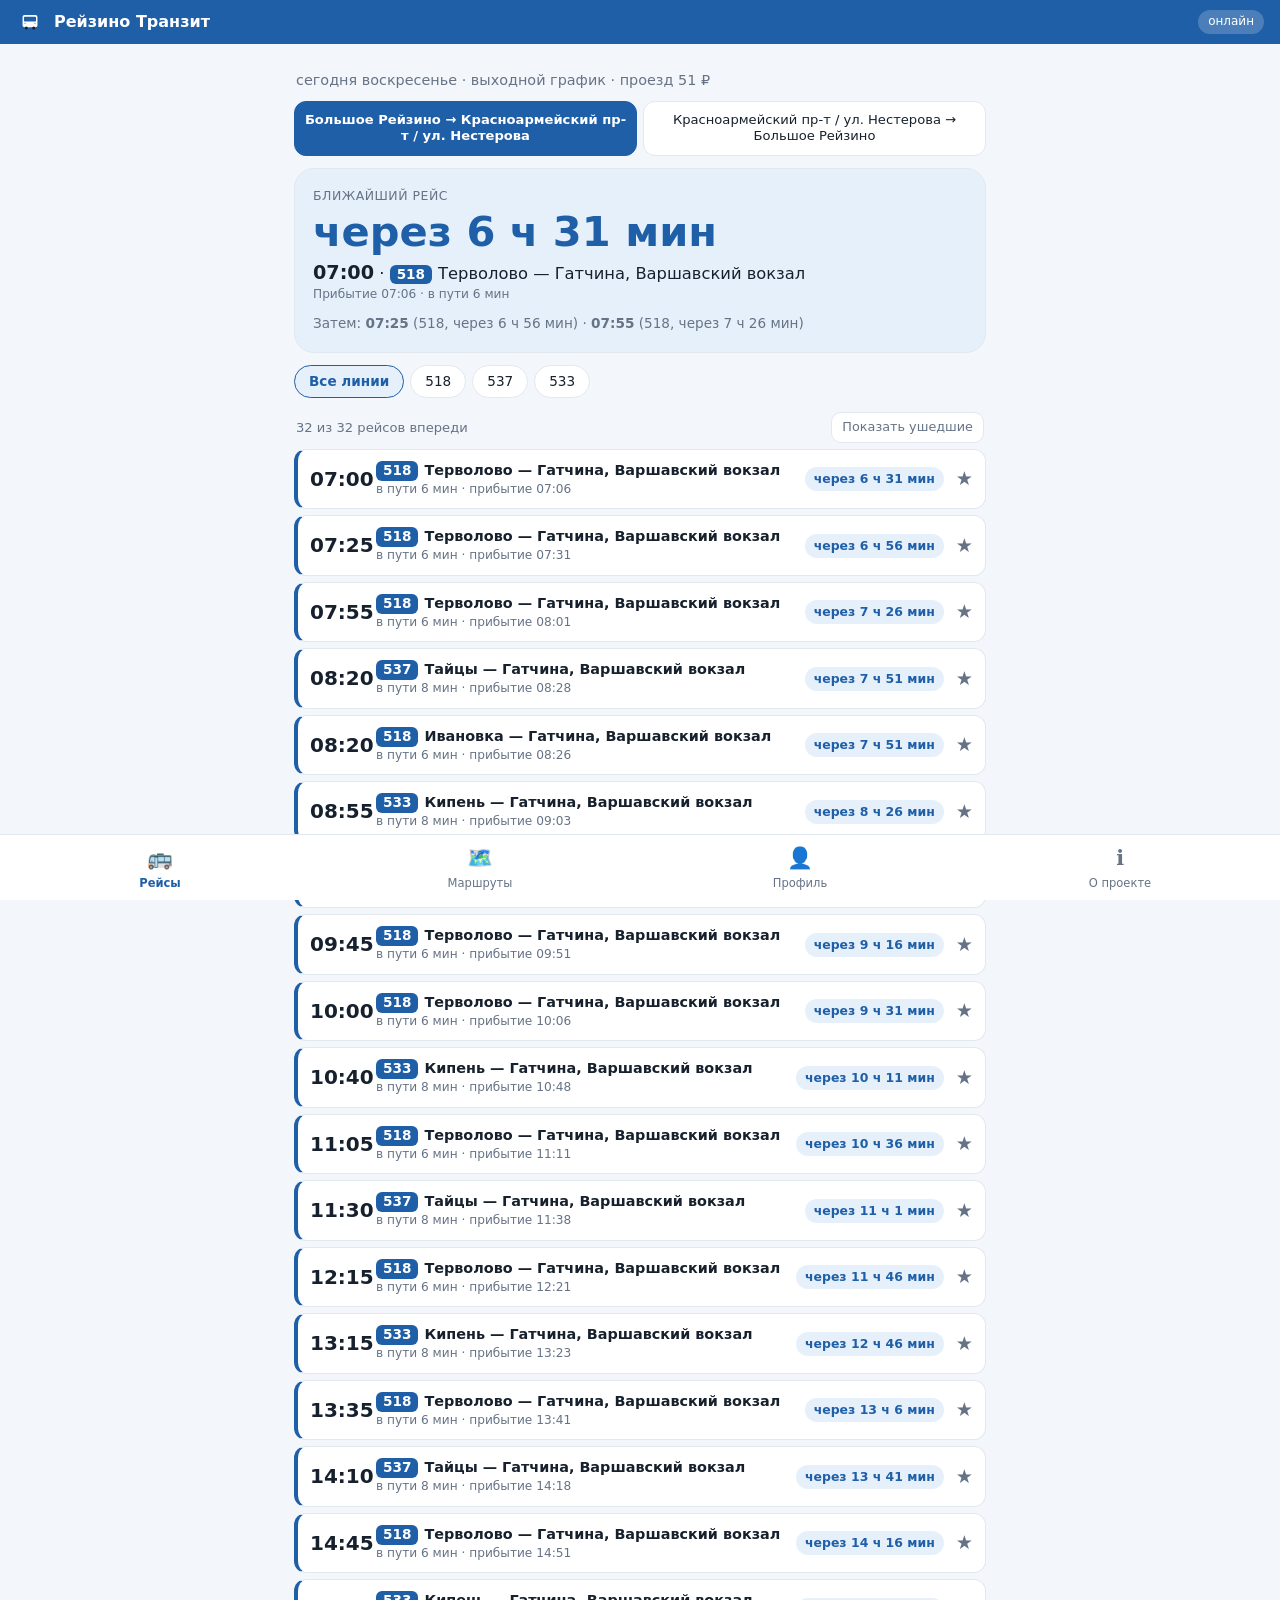
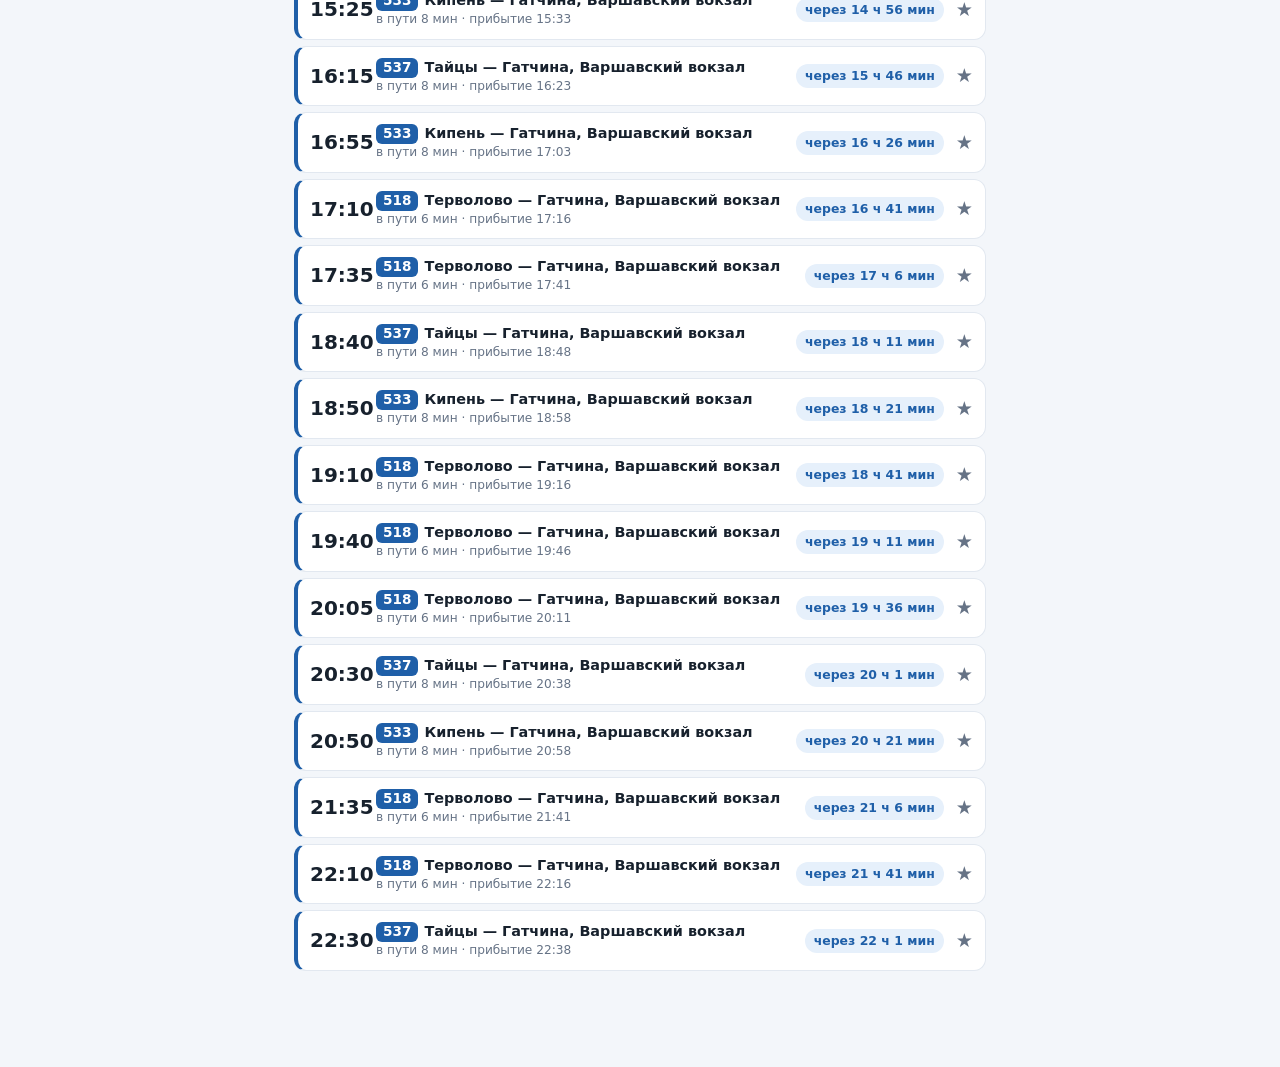
==== index.html @ 80e331cf "Add files via upload" ====
<!doctype html>
<html lang="ru">
<head>
<meta charset="utf-8">
<meta name="viewport" content="width=device-width,initial-scale=1,viewport-fit=cover">
<title>Рейзино Транзит — расписание автобусов</title>
<meta name="description" content="Офлайн-расписание автобусов: Большое Рейзино ↔ Гатчина. Сколько ждать ближайший рейс — сразу на экране.">
<meta name="theme-color" content="#1f5fa8">
<link rel="manifest" href="manifest.webmanifest">
<link rel="icon" href="icons/icon.svg" type="image/svg+xml">
<link rel="apple-touch-icon" href="icons/icon-192.png">
<meta name="apple-mobile-web-app-capable" content="yes">
<meta name="apple-mobile-web-app-title" content="Рейзино Транзит">
<link rel="stylesheet" href="css/base.css">
<link rel="stylesheet" href="css/components.css">
</head>
<body>
<header class="top">
  <div class="brand"><img src="icons/icon.svg" alt="" width="28" height="28"><b>Рейзино Транзит</b></div>
  <span id="net" class="pill"></span>
</header>
<main id="view" aria-live="polite"></main>
<nav class="tabbar" aria-label="Разделы">
  <button data-tab="sched" class="on"><i>🚌</i>Рейсы</button>
  <button data-tab="routes"><i>🗺️</i>Маршруты</button>
  <button data-tab="profile"><i>👤</i>Профиль</button>
  <button data-tab="about"><i>ℹ️</i>О проекте</button>
</nav>
<div id="toast" role="status"></div>
<input type="file" id="file" accept="application/json" hidden>
<script type="module" src="js/app.js"></script>
</body>
</html>
---- css/base.css ----
:root{--bg:#f3f6fa;--card:#fff;--tx:#17212d;--mu:#667386;--ln:#e2e8f0;--ac:#1f5fa8;--ac2:#e6f0fb;
--soon:#b36b00;--soon2:#fff1d9;--now:#c0262d;--now2:#fde7e8;--sh:0 2px 10px rgba(20,40,70,.07)}
:root[data-theme=dark]{--bg:#0f1722;--card:#18222f;--tx:#e8edf3;--mu:#92a0b2;--ln:#263344;--ac:#6aa8e0;--ac2:#1b2b3f;
--soon:#e5b25d;--soon2:#32291a;--now:#f28b8f;--now2:#3b2023;--sh:none}
@media(prefers-color-scheme:dark){:root[data-theme=auto]{--bg:#0f1722;--card:#18222f;--tx:#e8edf3;--mu:#92a0b2;--ln:#263344;--ac:#6aa8e0;--ac2:#1b2b3f;
--soon:#e5b25d;--soon2:#32291a;--now:#f28b8f;--now2:#3b2023;--sh:none}}
*{box-sizing:border-box;-webkit-tap-highlight-color:transparent}
html{color-scheme:light dark}
body{margin:0;background:var(--bg);color:var(--tx);font:16px/1.45 system-ui,-apple-system,"Segoe UI",Roboto,Arial,sans-serif;
padding:calc(56px + env(safe-area-inset-top)) 0 calc(78px + env(safe-area-inset-bottom))}
main{max-width:720px;margin:0 auto;padding:12px 14px}
h2{font-size:1.1rem;margin:18px 0 8px}
a{color:var(--ac)}
button{font:inherit;color:inherit;cursor:pointer}
.top{position:fixed;inset:0 0 auto 0;z-index:5;display:flex;justify-content:space-between;align-items:center;
padding:calc(8px + env(safe-area-inset-top)) 16px 8px;background:var(--ac);color:#fff}
:root[data-theme=dark] .top{background:var(--card);color:var(--tx);border-bottom:1px solid var(--ln)}
.brand{display:flex;gap:10px;align-items:center}.brand img{border-radius:8px}
.tabbar{position:fixed;inset:auto 0 0 0;z-index:5;display:flex;background:var(--card);border-top:1px solid var(--ln);
padding-bottom:env(safe-area-inset-bottom)}
.tabbar button{flex:1;border:0;background:none;padding:8px 2px;font-size:.72rem;color:var(--mu);display:flex;flex-direction:column;align-items:center;gap:2px}
.tabbar i{font-style:normal;font-size:1.3rem}.tabbar .on{color:var(--ac);font-weight:700}
#toast{position:fixed;left:50%;bottom:calc(90px + env(safe-area-inset-bottom));transform:translate(-50%,20px);opacity:0;
background:#17212d;color:#fff;padding:10px 16px;border-radius:12px;transition:.25s;pointer-events:none;z-index:9;max-width:90vw}
#toast.show{opacity:1;transform:translate(-50%,0)}
@media(prefers-reduced-motion:reduce){*{transition:none!important}}
---- css/components.css ----
.pill{font-size:.75rem;padding:3px 10px;border-radius:99px;background:rgba(255,255,255,.2)}
.pill.off{background:var(--soon2);color:var(--soon)}
.card{background:var(--card);border:1px solid var(--ln);border-radius:16px;padding:14px;box-shadow:var(--sh);margin-bottom:12px}
.greet{color:var(--mu);font-size:.9rem;margin:2px 2px 10px}
.seg{display:flex;gap:6px;margin-bottom:12px}
.seg button{flex:1;padding:10px 8px;border-radius:12px;border:1px solid var(--ln);background:var(--card);font-size:.82rem;line-height:1.25}
.seg .on{background:var(--ac);border-color:var(--ac);color:#fff;font-weight:700}
:root[data-theme=dark] .seg .on,:root[data-theme=dark] .btn.pri,:root[data-theme=dark] .num{color:#0f1722}
.hero{border-radius:20px;padding:18px;background:var(--ac2);border:1px solid var(--ln);margin-bottom:12px}
.hero.soon{background:var(--soon2)}.hero.now{background:var(--now2)}.hero.none{background:var(--card)}
.eyebrow{font-size:.78rem;color:var(--mu);text-transform:uppercase;letter-spacing:.04em}
.big{font-size:2.6rem;font-weight:800;line-height:1.1;margin:4px 0;color:var(--ac)}
.hero.soon .big{color:var(--soon)}.hero.now .big{color:var(--now)}
.hl{font-size:1.02rem}.hl b{font-size:1.2rem}
.next{margin-top:10px;font-size:.85rem;color:var(--mu)}
.chips{display:flex;gap:6px;overflow-x:auto;padding-bottom:8px;scrollbar-width:none}
.chip{flex:none;padding:6px 14px;border-radius:99px;border:1px solid var(--ln);background:var(--card);font-size:.85rem}
.chip.on{background:var(--ac2);border-color:var(--ac);color:var(--ac);font-weight:700}
.bar{display:flex;justify-content:space-between;align-items:center;color:var(--mu);font-size:.82rem;margin:6px 2px}
.btn{border:1px solid var(--ln);background:var(--card);padding:9px 14px;border-radius:10px}
.btn.pri{background:var(--ac);border-color:var(--ac);color:#fff;font-weight:700}
.btn.bad{color:var(--now)}.btn.sm{padding:5px 10px;font-size:.8rem}
.btns{display:flex;gap:8px;flex-wrap:wrap;margin-top:8px}
.row{display:grid;grid-template-columns:58px 1fr auto auto;gap:8px;align-items:center;background:var(--card);
border:1px solid var(--ln);border-left:4px solid var(--ac);border-radius:12px;padding:10px 8px 10px 12px;margin-bottom:6px}
.row .time{font-size:1.25rem;font-weight:800;font-variant-numeric:tabular-nums}
.num{display:inline-block;background:var(--ac);color:#fff;border-radius:6px;padding:0 7px;margin-right:6px;font-weight:700;font-size:.85rem}
.rt{font-weight:600;font-size:.9rem}.sub{font-size:.76rem;color:var(--mu)}
.bd{font-size:.78rem;font-weight:700;padding:3px 9px;border-radius:99px;background:var(--ac2);color:var(--ac);white-space:nowrap}
.row.soon{border-left-color:var(--soon)}.row.soon .bd{background:var(--soon2);color:var(--soon)}
.row.now{border-left-color:var(--now)}.row.now .bd{background:var(--now2);color:var(--now)}
.row.past{opacity:.5;border-left-color:var(--mu)}.row.past .bd{background:none;color:var(--mu)}
.row.pin{outline:2px solid var(--ac)}
.star{border:0;background:none;font-size:1.2rem;color:var(--mu);padding:4px}.star.on{color:#e2a400}
.field{display:block;margin:10px 0 0;font-size:.85rem;color:var(--mu)}
.field input,.field textarea{width:100%;margin-top:4px;padding:10px;border-radius:10px;border:1px solid var(--ln);background:var(--bg);color:var(--tx);font:inherit}
textarea{min-height:110px;font-family:ui-monospace,Menlo,monospace;font-size:.82rem}
.item{display:flex;justify-content:space-between;align-items:center;gap:10px}
.item.act{outline:2px solid var(--ac)}
.empty{text-align:center;color:var(--mu);padding:24px}
.links a{display:block;padding:10px 0;border-bottom:1px solid var(--ln);text-decoration:none;font-weight:600}
.muted{color:var(--mu);font-size:.82rem}
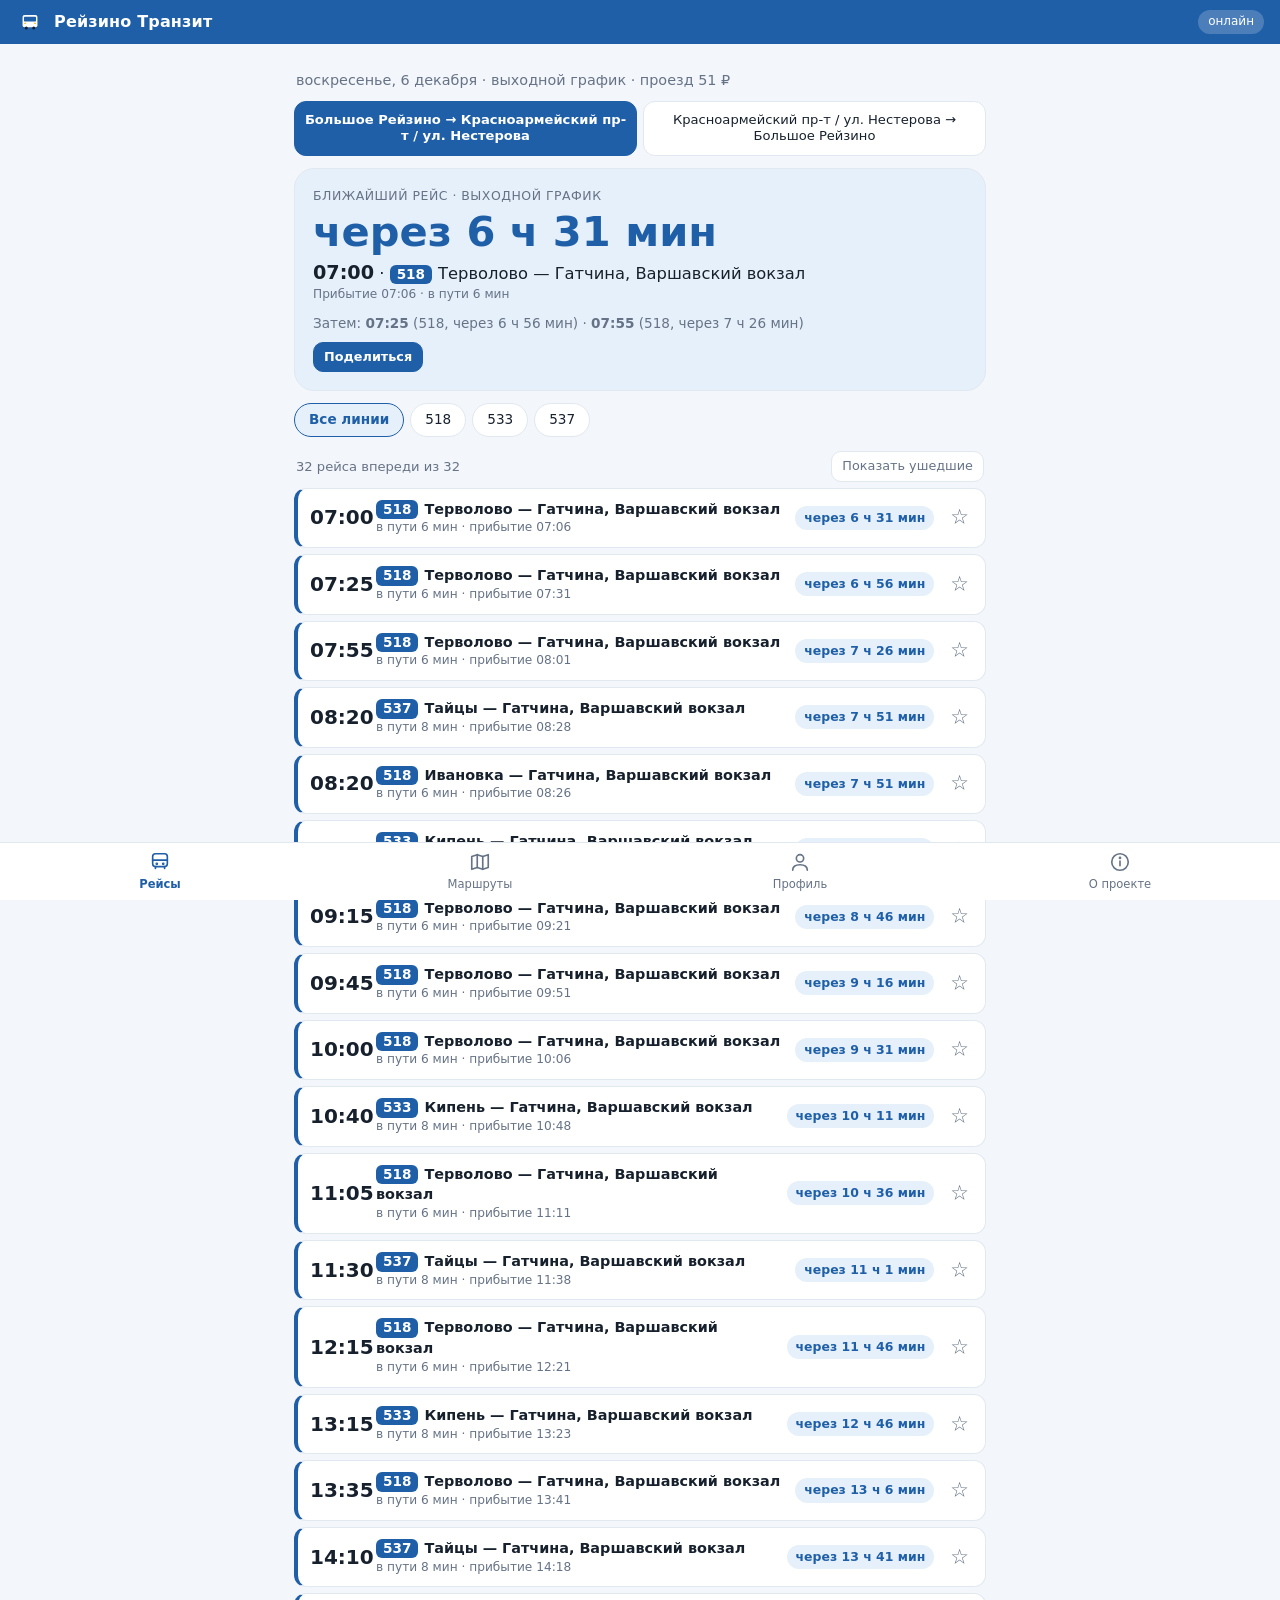
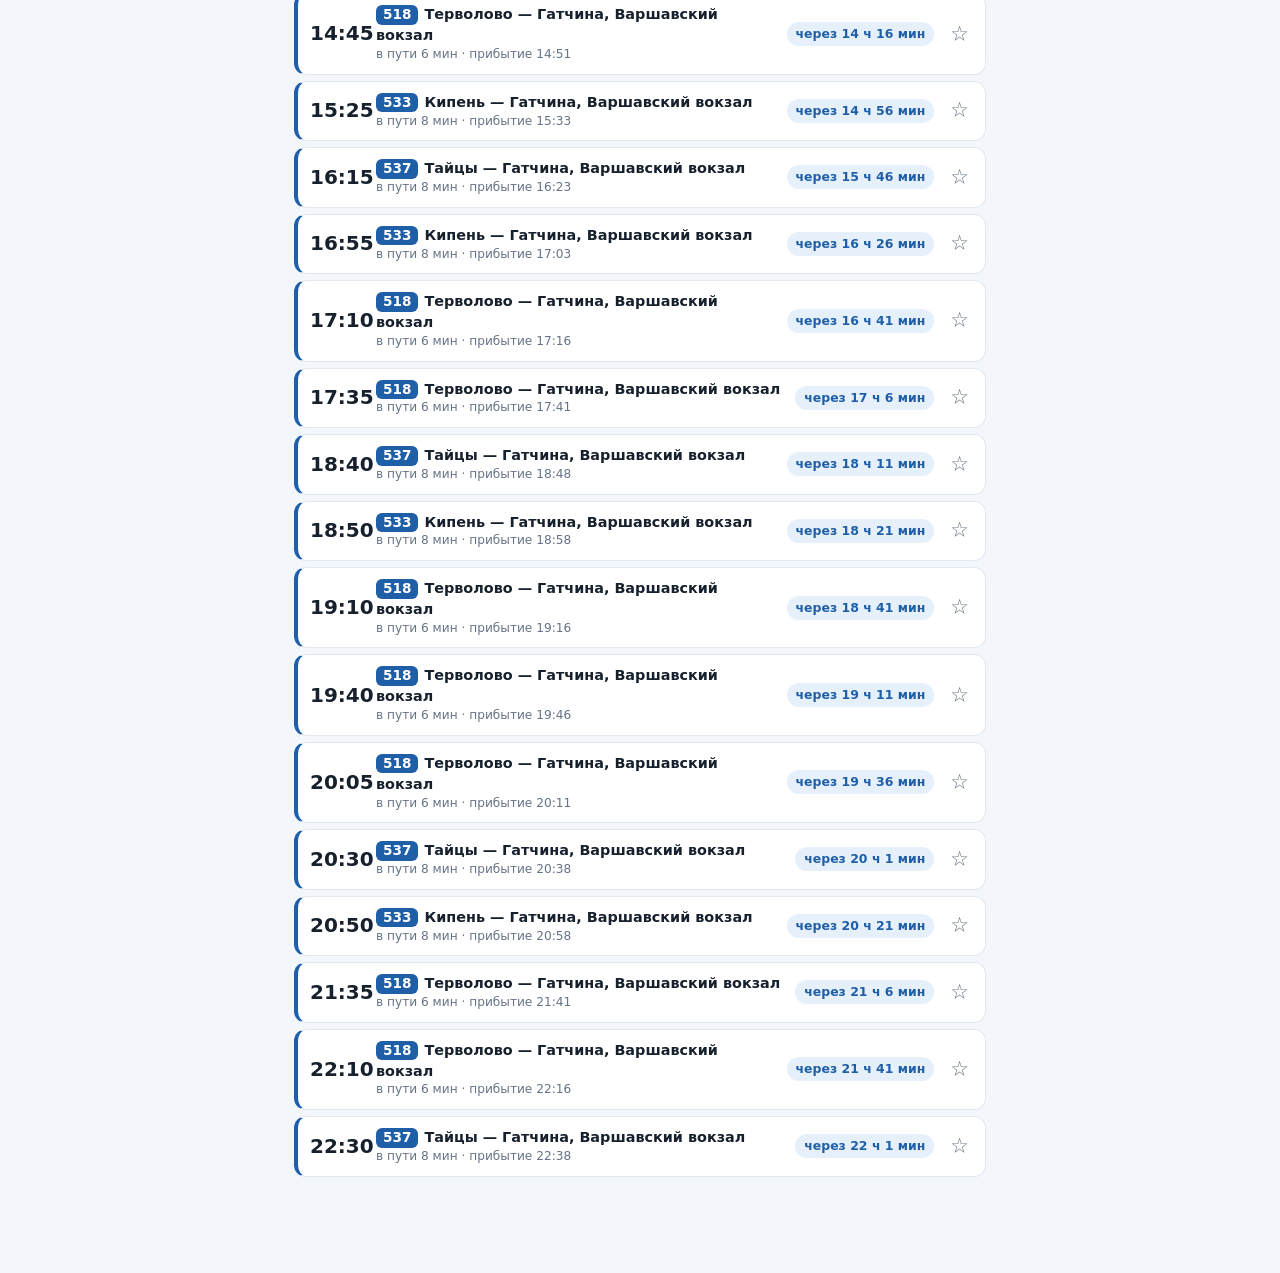
==== commit ea741c60: "Improve app for GitHub Pages, remove emojis, add features - Replace tab bar emojis with inline SVG i" ====
--- a/index.html
+++ b/index.html
@@ -5,29 +5,53 @@
 <meta name="viewport" content="width=device-width,initial-scale=1,viewport-fit=cover">
 <title>Рейзино Транзит — расписание автобусов</title>
 <meta name="description" content="Офлайн-расписание автобусов: Большое Рейзино ↔ Гатчина. Сколько ждать ближайший рейс — сразу на экране.">
-<meta name="theme-color" content="#1f5fa8">
+<meta name="theme-color" content="#1f5fa8" media="(prefers-color-scheme: light)">
+<meta name="theme-color" content="#0f1722" media="(prefers-color-scheme: dark)">
 <link rel="manifest" href="manifest.webmanifest">
 <link rel="icon" href="icons/icon.svg" type="image/svg+xml">
 <link rel="apple-touch-icon" href="icons/icon-192.png">
+<meta name="mobile-web-app-capable" content="yes">
 <meta name="apple-mobile-web-app-capable" content="yes">
+<meta name="apple-mobile-web-app-status-bar-style" content="black-translucent">
 <meta name="apple-mobile-web-app-title" content="Рейзино Транзит">
 <link rel="stylesheet" href="css/base.css">
 <link rel="stylesheet" href="css/components.css">
 </head>
 <body>
+<noscript><p style="padding:24px;text-align:center">Для работы приложения нужен JavaScript.</p></noscript>
+
 <header class="top">
   <div class="brand"><img src="icons/icon.svg" alt="" width="28" height="28"><b>Рейзино Транзит</b></div>
   <span id="net" class="pill"></span>
 </header>
+
 <main id="view" aria-live="polite"></main>
+
 <nav class="tabbar" aria-label="Разделы">
-  <button data-tab="sched" class="on"><i>🚌</i>Рейсы</button>
-  <button data-tab="routes"><i>🗺️</i>Маршруты</button>
-  <button data-tab="profile"><i>👤</i>Профиль</button>
-  <button data-tab="about"><i>ℹ️</i>О проекте</button>
+  <button data-tab="sched" class="on">
+    <svg viewBox="0 0 24 24" fill="none" stroke="currentColor" stroke-width="1.8" stroke-linecap="round" stroke-linejoin="round" aria-hidden="true">
+      <rect x="4" y="3" width="16" height="14" rx="3"/><path d="M4 10h16"/><circle cx="8.5" cy="14" r=".6" fill="currentColor"/><circle cx="15.5" cy="14" r=".6" fill="currentColor"/><path d="M7 17v2M17 17v2"/>
+    </svg>Рейсы
+  </button>
+  <button data-tab="routes">
+    <svg viewBox="0 0 24 24" fill="none" stroke="currentColor" stroke-width="1.8" stroke-linecap="round" stroke-linejoin="round" aria-hidden="true">
+      <path d="M9 4 3 6v14l6-2 6 2 6-2V4l-6 2-6-2Z"/><path d="M9 4v14M15 6v14"/>
+    </svg>Маршруты
+  </button>
+  <button data-tab="profile">
+    <svg viewBox="0 0 24 24" fill="none" stroke="currentColor" stroke-width="1.8" stroke-linecap="round" stroke-linejoin="round" aria-hidden="true">
+      <circle cx="12" cy="8" r="4"/><path d="M4 21c0-4 3.6-6 8-6s8 2 8 6"/>
+    </svg>Профиль
+  </button>
+  <button data-tab="about">
+    <svg viewBox="0 0 24 24" fill="none" stroke="currentColor" stroke-width="1.8" stroke-linecap="round" stroke-linejoin="round" aria-hidden="true">
+      <circle cx="12" cy="12" r="9"/><path d="M12 11v5"/><circle cx="12" cy="7.5" r=".6" fill="currentColor"/>
+    </svg>О проекте
+  </button>
 </nav>
-<div id="toast" role="status"></div>
-<input type="file" id="file" accept="application/json" hidden>
+
+<div id="toast" role="status" aria-live="polite"></div>
+<input type="file" id="file" accept="application/json,.json" hidden>
 <script type="module" src="js/app.js"></script>
 </body>
 </html>
--- a/css/base.css
+++ b/css/base.css
@@ -1,26 +1,66 @@
-:root{--bg:#f3f6fa;--card:#fff;--tx:#17212d;--mu:#667386;--ln:#e2e8f0;--ac:#1f5fa8;--ac2:#e6f0fb;
---soon:#b36b00;--soon2:#fff1d9;--now:#c0262d;--now2:#fde7e8;--sh:0 2px 10px rgba(20,40,70,.07)}
-:root[data-theme=dark]{--bg:#0f1722;--card:#18222f;--tx:#e8edf3;--mu:#92a0b2;--ln:#263344;--ac:#6aa8e0;--ac2:#1b2b3f;
---soon:#e5b25d;--soon2:#32291a;--now:#f28b8f;--now2:#3b2023;--sh:none}
-@media(prefers-color-scheme:dark){:root[data-theme=auto]{--bg:#0f1722;--card:#18222f;--tx:#e8edf3;--mu:#92a0b2;--ln:#263344;--ac:#6aa8e0;--ac2:#1b2b3f;
---soon:#e5b25d;--soon2:#32291a;--now:#f28b8f;--now2:#3b2023;--sh:none}}
-*{box-sizing:border-box;-webkit-tap-highlight-color:transparent}
-html{color-scheme:light dark}
-body{margin:0;background:var(--bg);color:var(--tx);font:16px/1.45 system-ui,-apple-system,"Segoe UI",Roboto,Arial,sans-serif;
-padding:calc(56px + env(safe-area-inset-top)) 0 calc(78px + env(safe-area-inset-bottom))}
-main{max-width:720px;margin:0 auto;padding:12px 14px}
-h2{font-size:1.1rem;margin:18px 0 8px}
-a{color:var(--ac)}
-button{font:inherit;color:inherit;cursor:pointer}
-.top{position:fixed;inset:0 0 auto 0;z-index:5;display:flex;justify-content:space-between;align-items:center;
-padding:calc(8px + env(safe-area-inset-top)) 16px 8px;background:var(--ac);color:#fff}
-:root[data-theme=dark] .top{background:var(--card);color:var(--tx);border-bottom:1px solid var(--ln)}
-.brand{display:flex;gap:10px;align-items:center}.brand img{border-radius:8px}
-.tabbar{position:fixed;inset:auto 0 0 0;z-index:5;display:flex;background:var(--card);border-top:1px solid var(--ln);
-padding-bottom:env(safe-area-inset-bottom)}
-.tabbar button{flex:1;border:0;background:none;padding:8px 2px;font-size:.72rem;color:var(--mu);display:flex;flex-direction:column;align-items:center;gap:2px}
-.tabbar i{font-style:normal;font-size:1.3rem}.tabbar .on{color:var(--ac);font-weight:700}
-#toast{position:fixed;left:50%;bottom:calc(90px + env(safe-area-inset-bottom));transform:translate(-50%,20px);opacity:0;
-background:#17212d;color:#fff;padding:10px 16px;border-radius:12px;transition:.25s;pointer-events:none;z-index:9;max-width:90vw}
-#toast.show{opacity:1;transform:translate(-50%,0)}
-@media(prefers-reduced-motion:reduce){*{transition:none!important}}
+/* Базовые стили: темы, каркас страницы, шапка, вкладки, тост. */
+:root {
+  --bg: #f3f6fa; --card: #fff; --tx: #17212d; --mu: #667386; --ln: #e2e8f0;
+  --ac: #1f5fa8; --ac2: #e6f0fb;
+  --soon: #b36b00; --soon2: #fff1d9; --now: #c0262d; --now2: #fde7e8;
+  --sh: 0 2px 10px rgba(20, 40, 70, .07);
+}
+:root[data-theme=dark] {
+  --bg: #0f1722; --card: #18222f; --tx: #e8edf3; --mu: #92a0b2; --ln: #263344;
+  --ac: #6aa8e0; --ac2: #1b2b3f;
+  --soon: #e5b25d; --soon2: #32291a; --now: #f28b8f; --now2: #3b2023; --sh: none;
+}
+@media (prefers-color-scheme: dark) {
+  :root[data-theme=auto] {
+    --bg: #0f1722; --card: #18222f; --tx: #e8edf3; --mu: #92a0b2; --ln: #263344;
+    --ac: #6aa8e0; --ac2: #1b2b3f;
+    --soon: #e5b25d; --soon2: #32291a; --now: #f28b8f; --now2: #3b2023; --sh: none;
+  }
+}
+
+* { box-sizing: border-box; -webkit-tap-highlight-color: transparent; }
+html { color-scheme: light dark; }
+body {
+  margin: 0; background: var(--bg); color: var(--tx);
+  font: 16px/1.45 system-ui, -apple-system, "Segoe UI", Roboto, Arial, sans-serif;
+  padding: calc(56px + env(safe-area-inset-top)) 0 calc(78px + env(safe-area-inset-bottom));
+}
+main { max-width: 720px; margin: 0 auto; padding: 12px 14px; }
+h2 { font-size: 1.1rem; margin: 18px 0 8px; }
+h3 { font-size: 1rem; margin: 0 0 6px; }
+a { color: var(--ac); }
+button { font: inherit; color: inherit; cursor: pointer; }
+:focus-visible { outline: 2px solid var(--ac); outline-offset: 2px; }
+
+.top {
+  position: fixed; inset: 0 0 auto 0; z-index: 5;
+  display: flex; justify-content: space-between; align-items: center;
+  padding: calc(8px + env(safe-area-inset-top)) 16px 8px;
+  background: var(--ac); color: #fff;
+}
+:root[data-theme=dark] .top { background: var(--card); color: var(--tx); border-bottom: 1px solid var(--ln); }
+.brand { display: flex; gap: 10px; align-items: center; }
+.brand img { border-radius: 8px; }
+.brand b { font-size: 1rem; letter-spacing: .01em; }
+
+.tabbar {
+  position: fixed; inset: auto 0 0 0; z-index: 5; display: flex;
+  background: var(--card); border-top: 1px solid var(--ln);
+  padding-bottom: env(safe-area-inset-bottom);
+}
+.tabbar button {
+  flex: 1; border: 0; background: none; padding: 8px 2px 7px; font-size: .72rem;
+  color: var(--mu); display: flex; flex-direction: column; align-items: center; gap: 3px;
+}
+.tabbar svg { width: 22px; height: 22px; }
+.tabbar .on { color: var(--ac); font-weight: 700; }
+
+#toast {
+  position: fixed; left: 50%; bottom: calc(90px + env(safe-area-inset-bottom));
+  transform: translate(-50%, 20px); opacity: 0;
+  background: #17212d; color: #fff; padding: 10px 16px; border-radius: 12px;
+  transition: .25s; pointer-events: none; z-index: 9; max-width: 90vw; font-size: .9rem;
+}
+#toast.show { opacity: 1; transform: translate(-50%, 0); }
+
+@media (prefers-reduced-motion: reduce) { * { transition: none !important; animation: none !important; } }
--- a/css/components.css
+++ b/css/components.css
@@ -1,42 +1,104 @@
-.pill{font-size:.75rem;padding:3px 10px;border-radius:99px;background:rgba(255,255,255,.2)}
-.pill.off{background:var(--soon2);color:var(--soon)}
-.card{background:var(--card);border:1px solid var(--ln);border-radius:16px;padding:14px;box-shadow:var(--sh);margin-bottom:12px}
-.greet{color:var(--mu);font-size:.9rem;margin:2px 2px 10px}
-.seg{display:flex;gap:6px;margin-bottom:12px}
-.seg button{flex:1;padding:10px 8px;border-radius:12px;border:1px solid var(--ln);background:var(--card);font-size:.82rem;line-height:1.25}
-.seg .on{background:var(--ac);border-color:var(--ac);color:#fff;font-weight:700}
-:root[data-theme=dark] .seg .on,:root[data-theme=dark] .btn.pri,:root[data-theme=dark] .num{color:#0f1722}
-.hero{border-radius:20px;padding:18px;background:var(--ac2);border:1px solid var(--ln);margin-bottom:12px}
-.hero.soon{background:var(--soon2)}.hero.now{background:var(--now2)}.hero.none{background:var(--card)}
-.eyebrow{font-size:.78rem;color:var(--mu);text-transform:uppercase;letter-spacing:.04em}
-.big{font-size:2.6rem;font-weight:800;line-height:1.1;margin:4px 0;color:var(--ac)}
-.hero.soon .big{color:var(--soon)}.hero.now .big{color:var(--now)}
-.hl{font-size:1.02rem}.hl b{font-size:1.2rem}
-.next{margin-top:10px;font-size:.85rem;color:var(--mu)}
-.chips{display:flex;gap:6px;overflow-x:auto;padding-bottom:8px;scrollbar-width:none}
-.chip{flex:none;padding:6px 14px;border-radius:99px;border:1px solid var(--ln);background:var(--card);font-size:.85rem}
-.chip.on{background:var(--ac2);border-color:var(--ac);color:var(--ac);font-weight:700}
-.bar{display:flex;justify-content:space-between;align-items:center;color:var(--mu);font-size:.82rem;margin:6px 2px}
-.btn{border:1px solid var(--ln);background:var(--card);padding:9px 14px;border-radius:10px}
-.btn.pri{background:var(--ac);border-color:var(--ac);color:#fff;font-weight:700}
-.btn.bad{color:var(--now)}.btn.sm{padding:5px 10px;font-size:.8rem}
-.btns{display:flex;gap:8px;flex-wrap:wrap;margin-top:8px}
-.row{display:grid;grid-template-columns:58px 1fr auto auto;gap:8px;align-items:center;background:var(--card);
-border:1px solid var(--ln);border-left:4px solid var(--ac);border-radius:12px;padding:10px 8px 10px 12px;margin-bottom:6px}
-.row .time{font-size:1.25rem;font-weight:800;font-variant-numeric:tabular-nums}
-.num{display:inline-block;background:var(--ac);color:#fff;border-radius:6px;padding:0 7px;margin-right:6px;font-weight:700;font-size:.85rem}
-.rt{font-weight:600;font-size:.9rem}.sub{font-size:.76rem;color:var(--mu)}
-.bd{font-size:.78rem;font-weight:700;padding:3px 9px;border-radius:99px;background:var(--ac2);color:var(--ac);white-space:nowrap}
-.row.soon{border-left-color:var(--soon)}.row.soon .bd{background:var(--soon2);color:var(--soon)}
-.row.now{border-left-color:var(--now)}.row.now .bd{background:var(--now2);color:var(--now)}
-.row.past{opacity:.5;border-left-color:var(--mu)}.row.past .bd{background:none;color:var(--mu)}
-.row.pin{outline:2px solid var(--ac)}
-.star{border:0;background:none;font-size:1.2rem;color:var(--mu);padding:4px}.star.on{color:#e2a400}
-.field{display:block;margin:10px 0 0;font-size:.85rem;color:var(--mu)}
-.field input,.field textarea{width:100%;margin-top:4px;padding:10px;border-radius:10px;border:1px solid var(--ln);background:var(--bg);color:var(--tx);font:inherit}
-textarea{min-height:110px;font-family:ui-monospace,Menlo,monospace;font-size:.82rem}
-.item{display:flex;justify-content:space-between;align-items:center;gap:10px}
-.item.act{outline:2px solid var(--ac)}
-.empty{text-align:center;color:var(--mu);padding:24px}
-.links a{display:block;padding:10px 0;border-bottom:1px solid var(--ln);text-decoration:none;font-weight:600}
-.muted{color:var(--mu);font-size:.82rem}
+/* Компоненты: карточки, hero-блок ближайшего рейса, строки расписания, формы, диалоги. */
+.pill { font-size: .75rem; padding: 3px 10px; border-radius: 99px; background: rgba(255, 255, 255, .2); }
+.pill.off { background: var(--soon2); color: var(--soon); }
+
+.card {
+  background: var(--card); border: 1px solid var(--ln); border-radius: 16px;
+  padding: 14px; box-shadow: var(--sh); margin-bottom: 12px;
+}
+.greet { color: var(--mu); font-size: .9rem; margin: 2px 2px 10px; }
+
+.seg { display: flex; gap: 6px; margin-bottom: 12px; }
+.seg button {
+  flex: 1; padding: 10px 8px; border-radius: 12px; border: 1px solid var(--ln);
+  background: var(--card); font-size: .82rem; line-height: 1.25;
+}
+.seg .on { background: var(--ac); border-color: var(--ac); color: #fff; font-weight: 700; }
+:root[data-theme=dark] .seg .on, :root[data-theme=dark] .btn.pri, :root[data-theme=dark] .num { color: #0f1722; }
+
+.hero { border-radius: 20px; padding: 18px; background: var(--ac2); border: 1px solid var(--ln); margin-bottom: 12px; }
+.hero.soon { background: var(--soon2); }
+.hero.now { background: var(--now2); }
+.hero.none { background: var(--card); }
+.hero.pin { border-left: 4px solid var(--ac); }
+.eyebrow { font-size: .78rem; color: var(--mu); text-transform: uppercase; letter-spacing: .04em; }
+.big { font-size: 2.6rem; font-weight: 800; line-height: 1.1; margin: 4px 0; color: var(--ac); font-variant-numeric: tabular-nums; }
+.big.small { font-size: 1.6rem; }
+.hero.soon .big { color: var(--soon); }
+.hero.now .big { color: var(--now); }
+.live { font-size: 1rem; font-weight: 600; margin-left: 8px; opacity: .8; font-variant-numeric: tabular-nums; }
+.hl { font-size: 1.02rem; }
+.hl b { font-size: 1.2rem; }
+.next { margin-top: 10px; font-size: .85rem; color: var(--mu); }
+
+.chips { display: flex; gap: 6px; overflow-x: auto; padding-bottom: 8px; scrollbar-width: none; }
+.chips::-webkit-scrollbar { display: none; }
+.chip {
+  flex: none; padding: 6px 14px; border-radius: 99px; border: 1px solid var(--ln);
+  background: var(--card); font-size: .85rem;
+}
+.chip.on { background: var(--ac2); border-color: var(--ac); color: var(--ac); font-weight: 700; }
+
+.bar { display: flex; justify-content: space-between; align-items: center; color: var(--mu); font-size: .82rem; margin: 6px 2px; gap: 8px; }
+
+.btn { border: 1px solid var(--ln); background: var(--card); padding: 9px 14px; border-radius: 10px; }
+.btn:active { transform: translateY(1px); }
+.btn.pri { background: var(--ac); border-color: var(--ac); color: #fff; font-weight: 700; }
+.btn.bad { color: var(--now); }
+.btn.bad.pri { background: var(--now); border-color: var(--now); color: #fff; }
+.btn.sm { padding: 5px 10px; font-size: .8rem; }
+.btns { display: flex; gap: 8px; flex-wrap: wrap; margin-top: 8px; align-items: center; }
+
+.row {
+  display: grid; grid-template-columns: 58px 1fr auto auto; gap: 8px; align-items: center;
+  background: var(--card); border: 1px solid var(--ln); border-left: 4px solid var(--ac);
+  border-radius: 12px; padding: 10px 8px 10px 12px; margin-bottom: 6px;
+}
+.row .time { font-size: 1.25rem; font-weight: 800; font-variant-numeric: tabular-nums; }
+.num {
+  display: inline-block; background: var(--ac); color: #fff; border-radius: 6px;
+  padding: 0 7px; margin-right: 6px; font-weight: 700; font-size: .85rem;
+}
+.rt { font-weight: 600; font-size: .9rem; }
+.sub { font-size: .76rem; color: var(--mu); }
+.bd { font-size: .78rem; font-weight: 700; padding: 3px 9px; border-radius: 99px; background: var(--ac2); color: var(--ac); white-space: nowrap; }
+.row.soon { border-left-color: var(--soon); }
+.row.soon .bd { background: var(--soon2); color: var(--soon); }
+.row.now { border-left-color: var(--now); }
+.row.now .bd { background: var(--now2); color: var(--now); }
+.row.past { opacity: .5; border-left-color: var(--mu); }
+.row.past .bd { background: none; color: var(--mu); }
+.row.pin { outline: 2px solid var(--ac); outline-offset: -1px; }
+.star { border: 0; background: none; font-size: 1.3rem; line-height: 1; color: var(--mu); padding: 6px 8px; border-radius: 8px; }
+.star.on { color: #e2a400; }
+
+.field { display: block; margin: 10px 0 0; font-size: .85rem; color: var(--mu); }
+.field input, .field textarea {
+  width: 100%; margin-top: 4px; padding: 10px; border-radius: 10px; border: 1px solid var(--ln);
+  background: var(--bg); color: var(--tx); font: inherit;
+}
+textarea { min-height: 110px; font-family: ui-monospace, Menlo, Consolas, monospace; font-size: .82rem; }
+.grid2 { display: grid; grid-template-columns: 1fr 1fr; gap: 10px; }
+@media (max-width: 480px) { .grid2 { grid-template-columns: 1fr; } }
+
+.item { display: flex; justify-content: space-between; align-items: center; gap: 10px; }
+.itemmain { min-width: 0; }
+.item.act { outline: 2px solid var(--ac); outline-offset: -1px; }
+.empty { text-align: center; color: var(--mu); padding: 24px; }
+.muted { color: var(--mu); font-size: .82rem; }
+.links a { display: block; padding: 10px 0; border-bottom: 1px solid var(--ln); text-decoration: none; font-weight: 600; }
+.howto { margin: 6px 0 0; padding-left: 20px; font-size: .88rem; color: var(--mu); }
+.howto li { margin-bottom: 6px; }
+
+.tag { display: inline-flex; align-items: center; gap: 4px; background: var(--ac2); color: var(--ac);
+  border-radius: 8px; padding: 3px 6px 3px 10px; margin: 4px 4px 0 0; font-size: .8rem; font-variant-numeric: tabular-nums; }
+.tag button { border: 0; background: none; color: inherit; font-size: 1rem; line-height: 1; padding: 2px 6px; border-radius: 6px; }
+.hol-list { margin-top: 8px; }
+
+/* Модальный диалог подтверждения */
+.dlg { border: 0; padding: 0; background: transparent; max-width: min(92vw, 380px); }
+.dlg::backdrop { background: rgba(10, 16, 26, .55); }
+.dlgbox { background: var(--card); color: var(--tx); border: 1px solid var(--ln); border-radius: 16px; padding: 18px; box-shadow: 0 10px 40px rgba(0, 0, 0, .3); }
+.dlgbox p { color: var(--mu); font-size: .9rem; margin: 6px 0 0; }
+.dlgbtns { display: flex; justify-content: flex-end; gap: 8px; margin-top: 16px; }
+.dlg.danger .dlgbox h3 { color: var(--now); }
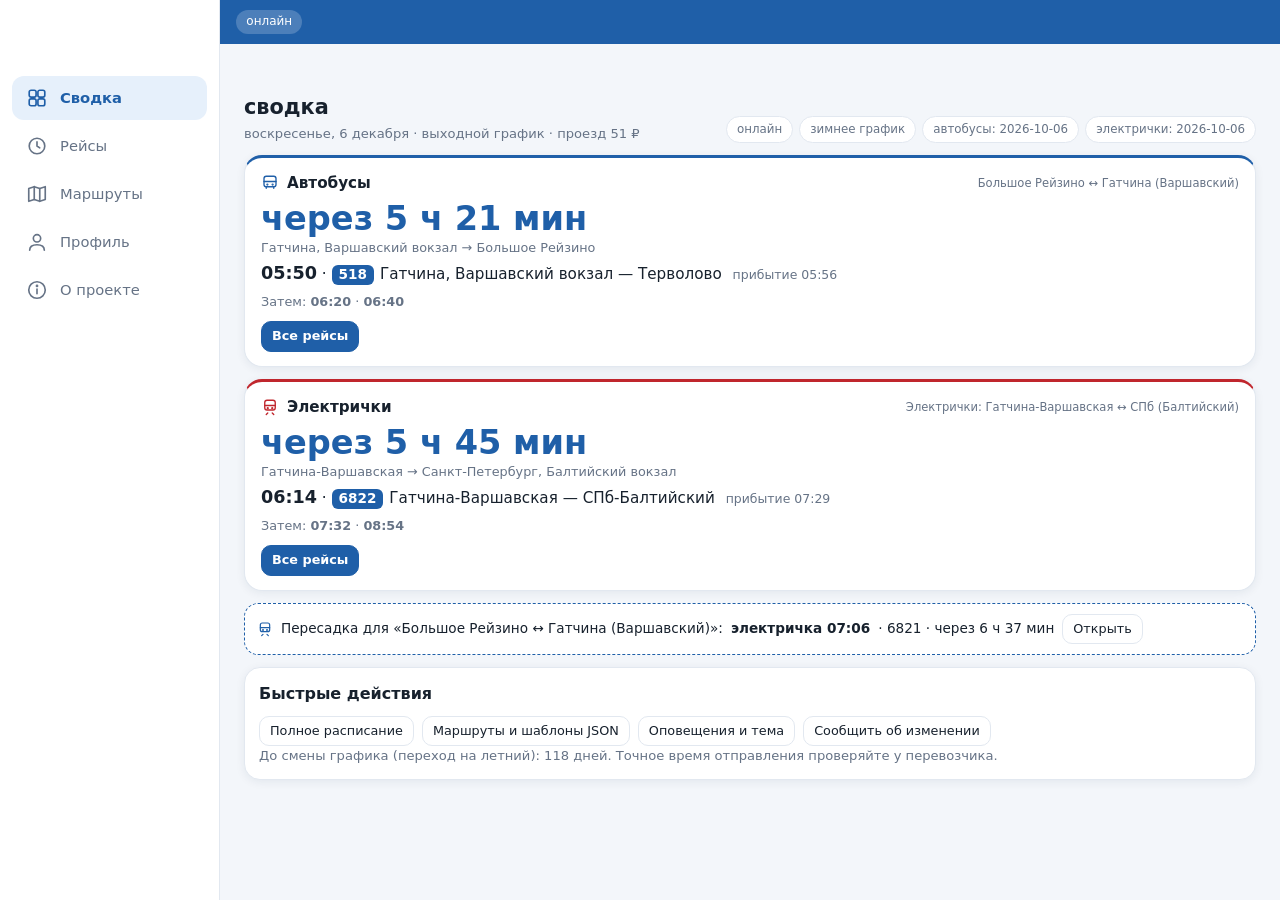
==== commit 96ee6d43: "Add dashboard view and responsive orientation layouts for PC, tablet, mobile - Introduce `js/dash.js" ====
--- a/index.html
+++ b/index.html
@@ -28,9 +28,14 @@
 <main id="view" aria-live="polite"></main>
 
 <nav class="tabbar" aria-label="Разделы">
-  <button data-tab="sched" class="on">
+  <button data-tab="dash" class="on">
     <svg viewBox="0 0 24 24" fill="none" stroke="currentColor" stroke-width="1.8" stroke-linecap="round" stroke-linejoin="round" aria-hidden="true">
-      <rect x="4" y="3" width="16" height="14" rx="3"/><path d="M4 10h16"/><circle cx="8.5" cy="14" r=".6" fill="currentColor"/><circle cx="15.5" cy="14" r=".6" fill="currentColor"/><path d="M7 17v2M17 17v2"/>
+      <rect x="3.5" y="3.5" width="7.5" height="7.5" rx="2"/><rect x="13" y="3.5" width="7.5" height="7.5" rx="2"/><rect x="3.5" y="13" width="7.5" height="7.5" rx="2"/><rect x="13" y="13" width="7.5" height="7.5" rx="2"/>
+    </svg>Сводка
+  </button>
+  <button data-tab="sched">
+    <svg viewBox="0 0 24 24" fill="none" stroke="currentColor" stroke-width="1.8" stroke-linecap="round" stroke-linejoin="round" aria-hidden="true">
+      <circle cx="12" cy="12" r="8.5"/><path d="M12 7.5V12l3 2"/>
     </svg>Рейсы
   </button>
   <button data-tab="routes">
--- a/css/components.css
+++ b/css/components.css
@@ -22,6 +22,7 @@
 .hero.none { background: var(--card); }
 .hero.pin { border-left: 4px solid var(--ac); }
 .eyebrow { font-size: .78rem; color: var(--mu); text-transform: uppercase; letter-spacing: .04em; }
+.eyebrow svg { width: 15px; height: 15px; vertical-align: -2px; margin-right: 3px; opacity: .8; }
 .big { font-size: 2.6rem; font-weight: 800; line-height: 1.1; margin: 4px 0; color: var(--ac); font-variant-numeric: tabular-nums; }
 .big.small { font-size: 1.6rem; }
 .hero.soon .big { color: var(--soon); }
@@ -30,6 +31,36 @@
 .hl { font-size: 1.02rem; }
 .hl b { font-size: 1.2rem; }
 .next { margin-top: 10px; font-size: .85rem; color: var(--mu); }
+
+/* Переключатель маршрутов: компактные чипы, иконка 14px — аккуратно и не спорит с текстом */
+.rtabs { display: flex; gap: 8px; overflow-x: auto; padding-bottom: 10px; scrollbar-width: none; }
+.rtabs::-webkit-scrollbar { display: none; }
+.rtabs button { flex: none; display: inline-flex; align-items: center; gap: 6px; padding: 7px 13px;
+  border-radius: 99px; border: 1px solid var(--ln); background: var(--card); font-size: .85rem; max-width: 320px; }
+.rtabs button svg { width: 14px; height: 14px; flex: none; opacity: .85; }
+.rtabs button span { white-space: nowrap; overflow: hidden; text-overflow: ellipsis; }
+.rtabs .on { background: var(--ac); border-color: var(--ac); color: #fff; font-weight: 700; }
+
+/* Блок «Пересадка»: ближайший рейс другого вида транспорта в том же направлении */
+.cross { display: flex; gap: 10px; align-items: center; background: var(--card);
+  border: 1px dashed var(--ac); border-radius: 14px; padding: 10px 12px; margin-bottom: 12px; }
+.cross.hot { border-style: solid; background: var(--soon2); border-color: var(--soon); }
+.cross .cico { flex: none; width: 34px; height: 34px; border-radius: 10px; background: var(--ac2); color: var(--ac);
+  display: flex; align-items: center; justify-content: center; }
+.cross.hot .cico { background: var(--now2); color: var(--now); }
+.cross .cico svg { width: 20px; height: 20px; }
+.cross .cmain { min-width: 0; flex: 1; }
+.cross .ctitle { font-size: .74rem; text-transform: uppercase; letter-spacing: .03em; color: var(--mu); }
+.cross .crow { font-size: .92rem; white-space: nowrap; overflow: hidden; text-overflow: ellipsis; }
+.cross .crow b { font-size: 1.05rem; font-variant-numeric: tabular-nums; }
+.cross .cdel { float: right; font-weight: 700; color: var(--ac); font-size: .82rem; margin-left: 8px; }
+.cross.hot .cdel { color: var(--now); }
+@media (max-width: 420px) { .cross .btn.sm { display: none; } }
+
+/* Теги направлений в списке маршрутов */
+.dirsline { display: flex; flex-wrap: wrap; gap: 4px; margin-top: 6px; }
+.dtag { font-size: .72rem; background: var(--ac2); color: var(--ac); border-radius: 6px; padding: 2px 8px; }
+.itemmain > b svg { width: 15px; height: 15px; vertical-align: -2px; margin-right: 2px; }
 
 .chips { display: flex; gap: 6px; overflow-x: auto; padding-bottom: 8px; scrollbar-width: none; }
 .chips::-webkit-scrollbar { display: none; }
@@ -102,3 +133,102 @@
 .dlgbox p { color: var(--mu); font-size: .9rem; margin: 6px 0 0; }
 .dlgbtns { display: flex; justify-content: flex-end; gap: 8px; margin-top: 16px; }
 .dlg.danger .dlgbox h3 { color: var(--now); }
+
+/* Баннер актуальности данных (сезон, дата обновления) */
+.banner { display: flex; justify-content: space-between; align-items: center; gap: 10px;
+  background: var(--ac2); border: 1px solid var(--ln); border-radius: 14px; padding: 10px 12px; margin-bottom: 12px; }
+.banner.warn { background: var(--soon2); border-color: var(--soon); }
+.banner b { font-size: .86rem; }
+.banner .muted { font-size: .78rem; }
+.warn-t { color: var(--soon); font-size: .78rem; font-weight: 600; margin-top: 2px; }
+.btn.vk { white-space: nowrap; }
+
+/* Компактный вид строк расписания */
+.row.cmp { padding: 5px 8px 5px 12px; margin-bottom: 4px; grid-template-columns: 52px 1fr auto auto; }
+.row.cmp .time { font-size: 1.02rem; }
+.row.cmp .rtwrap .sub { display: none; }
+.row.cmp .rt { font-size: .84rem; }
+
+/* Иконки вида транспорта в списке маршрутов и подсказках */
+.kindtag { display: inline-block; font-size: .72rem; font-weight: 700; letter-spacing: .02em;
+  border-radius: 6px; padding: 1px 7px; margin-right: 6px; background: var(--ac2); color: var(--ac); vertical-align: 2px; }
+.kindtag.train { background: var(--now2); color: var(--now); }
+
+/* Адаптация под планшет и десктоп */
+@media (min-width: 768px) {
+  main { max-width: 920px; padding: 20px 24px; }
+  body { padding-bottom: calc(70px + env(safe-area-inset-bottom)); }
+  .rtabs { display: grid; grid-template-columns: repeat(auto-fill, minmax(260px, 1fr)); }
+  .rows { display: grid; grid-template-columns: 1fr 1fr; gap: 0 14px; }
+  .grid2 { grid-template-columns: repeat(3, 1fr); }
+  .hero .big { font-size: 3rem; }
+  .tiles { grid-template-columns: 1fr 1fr; }
+}
+@media (min-width: 1100px) {
+  main { max-width: 1080px; }
+  .tabbar { left: 50%; transform: translateX(-50%); right: auto; width: min(640px, 92vw);
+    border: 1px solid var(--ln); border-bottom: 0; border-radius: 16px 16px 0 0; bottom: 0; }
+  /* Десктоп: боковая навигация вместо нижней панели — полноценная ПК-раскладка */
+  @media (orientation: landscape) and (min-height: 700px) {
+    body { padding: 72px 0 24px; }
+    .tabbar {
+      position: fixed; left: 0; top: 0; bottom: 0; transform: none; width: 220px;
+      flex-direction: column; justify-content: flex-start; gap: 4px; padding: 76px 12px 16px;
+      border: 0; border-right: 1px solid var(--ln); border-radius: 0; background: var(--card);
+    }
+    .tabbar button { flex: none; flex-direction: row; justify-content: flex-start; gap: 12px;
+      padding: 11px 14px; border-radius: 12px; font-size: .92rem; }
+    .tabbar button.on { background: var(--ac2); }
+    main { margin-left: 220px; max-width: 1080px; margin-right: auto; }
+    .top { justify-content: flex-start; gap: 24px; }
+    #toast { left: calc(50% + 110px); bottom: 28px; }
+  }
+}
+
+/* ---- Дашборд («Сводка») ---- */
+.dashhead { display: flex; justify-content: space-between; align-items: flex-end; gap: 12px; flex-wrap: wrap; margin-bottom: 12px; }
+.dashtitle h2 { margin: 0 0 2px; font-size: 1.3rem; }
+.statuschips { display: flex; gap: 6px; flex-wrap: wrap; }
+.schip { font-size: .74rem; padding: 4px 10px; border-radius: 99px; background: var(--card);
+  border: 1px solid var(--ln); color: var(--mu); white-space: nowrap; font-variant-numeric: tabular-nums; }
+.schip.warn { background: var(--soon2); border-color: var(--soon); color: var(--soon); font-weight: 700; }
+
+.tiles { display: grid; grid-template-columns: 1fr; gap: 12px; margin-bottom: 12px; }
+.tile { background: var(--card); border: 1px solid var(--ln); border-radius: 18px; padding: 14px 16px; box-shadow: var(--sh); }
+.tile.train { border-top: 3px solid var(--now); }
+.tile.bus { border-top: 3px solid var(--ac); }
+.tile.hot { background: var(--soon2); border-color: var(--soon); }
+.tilehead { display: flex; align-items: center; gap: 8px; }
+.tilehead svg { width: 18px; height: 18px; color: var(--ac); flex: none; }
+.tile.train .tilehead svg { color: var(--now); }
+.tilehead b { font-size: .95rem; }
+.tsub { margin-left: auto; font-size: .72rem; color: var(--mu); white-space: nowrap; overflow: hidden; text-overflow: ellipsis; max-width: 45%; }
+.tbig { font-size: 2.1rem; font-weight: 800; line-height: 1.15; color: var(--ac); font-variant-numeric: tabular-nums; margin-top: 6px; }
+.tbig.soon { color: var(--soon); }
+.troute { font-size: .8rem; color: var(--mu); margin-bottom: 4px; white-space: nowrap; overflow: hidden; text-overflow: ellipsis; }
+.trow { font-size: .95rem; white-space: nowrap; overflow: hidden; text-overflow: ellipsis; }
+.trow b { font-size: 1.1rem; font-variant-numeric: tabular-nums; }
+.tarr { color: var(--mu); font-size: .78rem; margin-left: 6px; }
+.tnext { margin-top: 6px; font-size: .8rem; color: var(--mu); }
+.tbtns { margin-top: 10px; display: flex; gap: 8px; flex-wrap: wrap; }
+.empty.sm { padding: 10px 0; font-size: .85rem; }
+
+.dashsec { margin-bottom: 12px; }
+.dashcross { display: flex; align-items: center; gap: 8px; flex-wrap: wrap;
+  background: var(--card); border: 1px dashed var(--ac); border-radius: 14px; padding: 10px 12px; font-size: .85rem; }
+.dashcross svg { width: 16px; height: 16px; color: var(--ac); flex: none; }
+.dashcross b { font-variant-numeric: tabular-nums; }
+.dashcross.hot { border-style: solid; background: var(--soon2); border-color: var(--soon); }
+.dashcross.hot svg, .dashcross.hot b { color: var(--soon); }
+
+.dashquick .btns { margin-top: 10px; }
+
+/* Альбомная ориентация на телефоне: два столбца даже при узком экране */
+@media (orientation: landscape) and (max-height: 500px) {
+  body { padding-top: calc(52px + env(safe-area-inset-top)); }
+  .top { padding-top: calc(6px + env(safe-area-inset-top)); padding-bottom: 6px; }
+  .tabbar button { padding: 5px 2px 6px; }
+  .tabbar svg { width: 18px; height: 18px; }
+  .tiles { grid-template-columns: 1fr 1fr; }
+  .hero .big { font-size: 2rem; }
+}
